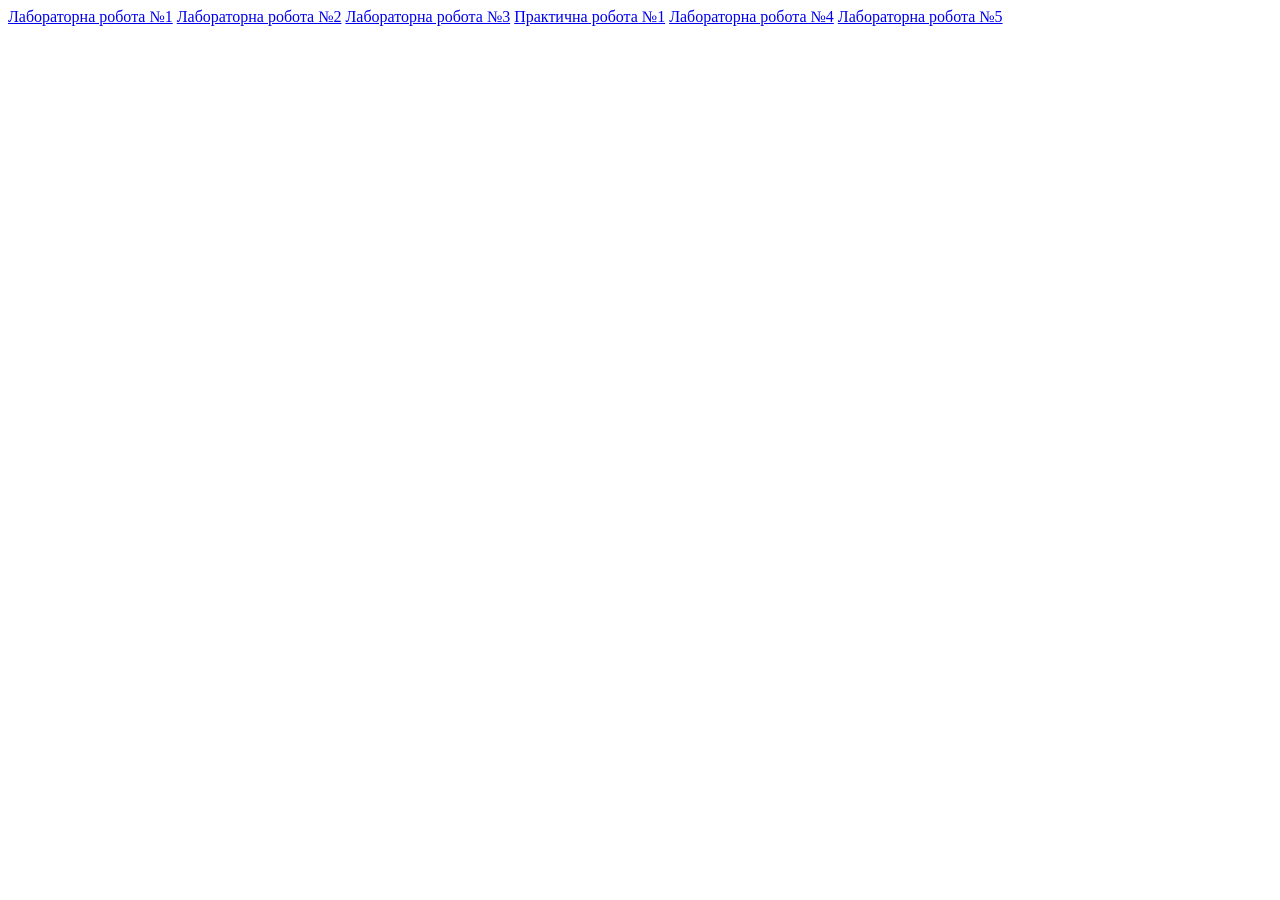
==== index.html @ f144449a "Add link to Lab 5 in index.html Added link to Lab 5 in the index.html file." ====
<!DOCTYPE html>
<html lang="ua">
<head>
    <meta charset="UTF-8">
    <meta name="viewport" content="width=device-width, initial-scale=1.0">
    <title>js lr1</title>
</head>
<body>
    <a href="lab1/index.html">Лабораторна робота №1</a>
    <a href="lab2/index.html">Лабораторна робота №2</a>
    <a href="lab3/index.html">Лабораторна робота №3</a>
    <a href="prac1/index.html">Практична робота №1</a>
    <a href="lab4/index.html">Лабораторна робота №4</a>
    <a href="lab5/index.html">Лабораторна робота №5</a>
</body>
</html>
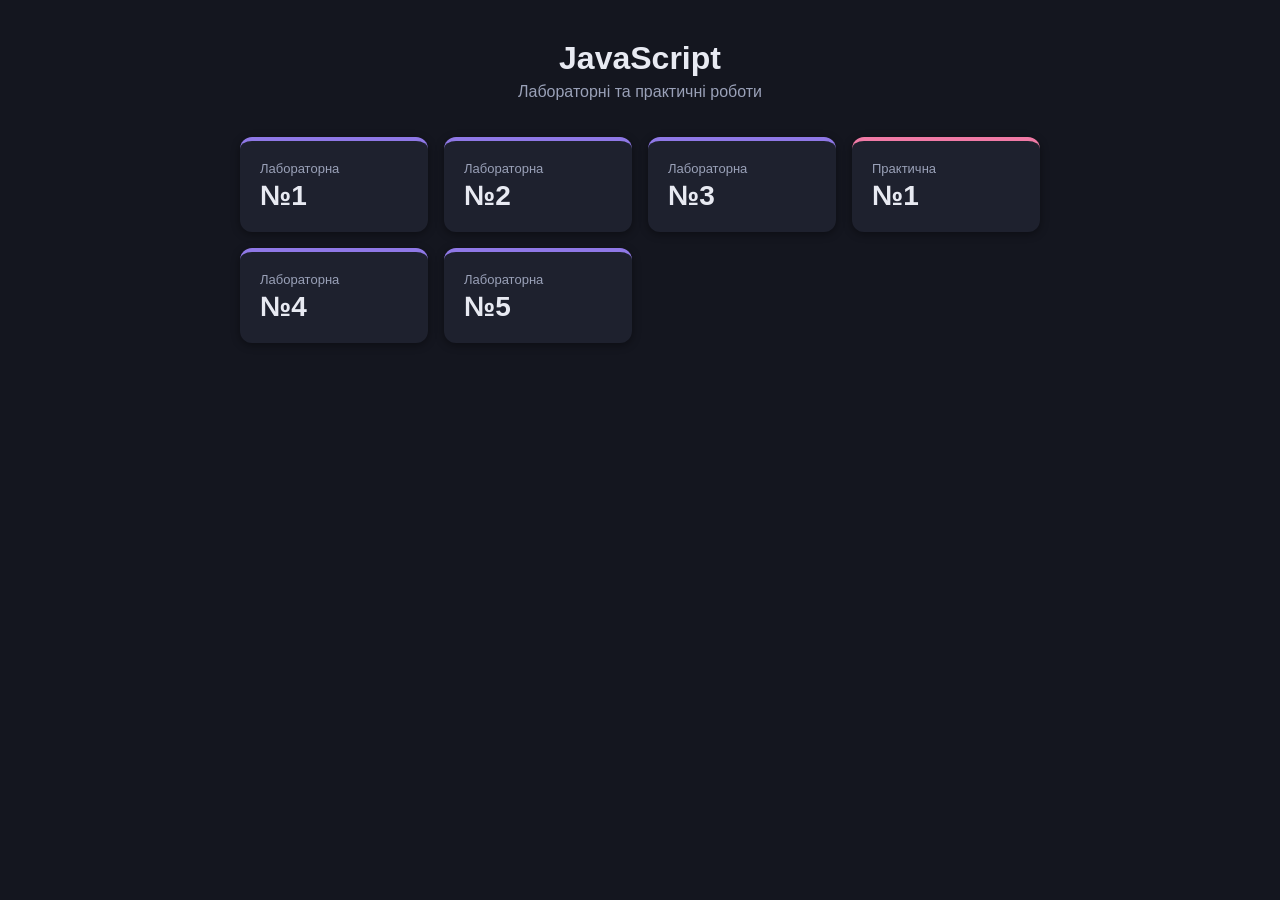
==== commit 235ad727: "Add styles for heading index.html" ====
--- a/index.html
+++ b/index.html
@@ -1,16 +1,42 @@
 <!DOCTYPE html>
-<html lang="ua">
+<html lang="uk">
 <head>
     <meta charset="UTF-8">
     <meta name="viewport" content="width=device-width, initial-scale=1.0">
-    <title>js lr1</title>
+    <title>JS: лабораторні та практичні</title>
+    <link rel="stylesheet" href="styles/style.css">
 </head>
 <body>
-    <a href="lab1/index.html">Лабораторна робота №1</a>
-    <a href="lab2/index.html">Лабораторна робота №2</a>
-    <a href="lab3/index.html">Лабораторна робота №3</a>
-    <a href="prac1/index.html">Практична робота №1</a>
-    <a href="lab4/index.html">Лабораторна робота №4</a>
-    <a href="lab5/index.html">Лабораторна робота №5</a>
+    <header class="header">
+        <h1>JavaScript</h1>
+        <p>Лабораторні та практичні роботи</p>
+    </header>
+
+    <main class="grid">
+        <a class="card" href="lab1/index.html">
+            <span class="card-tag">Лабораторна</span>
+            <span class="card-title">№1</span>
+        </a>
+        <a class="card" href="lab2/index.html">
+            <span class="card-tag">Лабораторна</span>
+            <span class="card-title">№2</span>
+        </a>
+        <a class="card" href="lab3/index.html">
+            <span class="card-tag">Лабораторна</span>
+            <span class="card-title">№3</span>
+        </a>
+        <a class="card card-prac" href="prac1/index.html">
+            <span class="card-tag">Практична</span>
+            <span class="card-title">№1</span>
+        </a>
+        <a class="card" href="lab4/index.html">
+            <span class="card-tag">Лабораторна</span>
+            <span class="card-title">№4</span>
+        </a>
+        <a class="card" href="lab5/index.html">
+            <span class="card-tag">Лабораторна</span>
+            <span class="card-title">№5</span>
+        </a>
+    </main>
 </body>
 </html>
--- a/styles/style.css
+++ b/styles/style.css
@@ -0,0 +1,82 @@
+:root {
+    --bg: #14161f;
+    --card: #1e212e;
+    --text: #e8eaf2;
+    --muted: #9aa1b8;
+    --accent: #8f78e6;
+    --accent-2: #f07aa6;
+    --shadow: 0 2px 8px rgba(0, 0, 0, 0.4);
+}
+
+* {
+  box-sizing: border-box;
+}
+
+body {
+  margin: 0;
+  padding: 40px 20px;
+  background: var(--bg);
+  color: var(--text);
+  font-family: "Segoe UI", Roboto, Verdana, sans-serif;
+}
+
+.header {
+  text-align: center;
+  margin-bottom: 36px;
+}
+
+.header h1 {
+  margin: 0 0 6px;
+  font-size: 32px;
+}
+
+.header p {
+  margin: 0;
+  color: var(--muted);
+}
+
+.grid {
+  display: grid;
+  grid-template-columns: repeat(auto-fill, minmax(180px, 1fr));
+  gap: 16px;
+  max-width: 800px;
+  margin: 0 auto;
+}
+
+.card {
+  display: flex;
+  flex-direction: column;
+  gap: 4px;
+  padding: 20px;
+  background: var(--card);
+  border-radius: 12px;
+  border-top: 4px solid var(--accent);
+  box-shadow: var(--shadow);
+  color: inherit;
+  text-decoration: none;
+  transition: transform 0.15s, box-shadow 0.15s;
+}
+
+.card:hover {
+  transform: translateY(-4px);
+  box-shadow: 0 8px 18px rgba(30, 35, 60, 0.18);
+}
+
+.card:focus-visible {
+  outline: 3px solid var(--accent);
+  outline-offset: 2px;
+}
+
+.card-prac {
+  border-top-color: var(--accent-2);
+}
+
+.card-tag {
+  font-size: 13px;
+  color: var(--muted);
+}
+
+.card-title {
+  font-size: 28px;
+  font-weight: 700;
+}
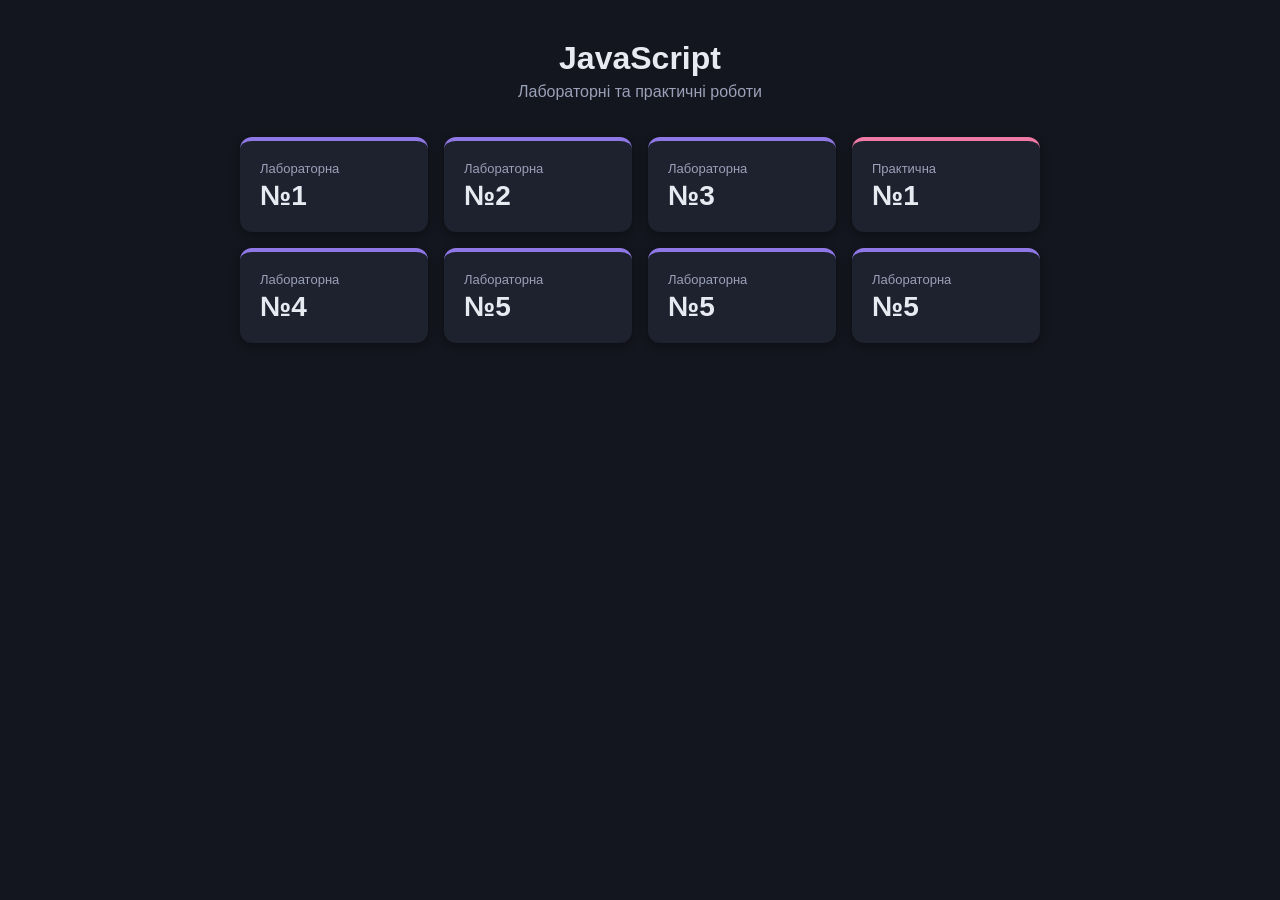
==== commit 76c954d0: "Add dirrectory of lab 6 and 7" ====
--- a/index.html
+++ b/index.html
@@ -37,6 +37,14 @@
             <span class="card-tag">Лабораторна</span>
             <span class="card-title">№5</span>
         </a>
+        <a class="card" href="lab6/index.html">
+            <span class="card-tag">Лабораторна</span>
+            <span class="card-title">№5</span>
+        </a>
+        <a class="card" href="lab7/inde.html">
+            <span class="card-tag">Лабораторна</span>
+            <span class="card-title">№5</span>
+        </a>
     </main>
 </body>
 </html>
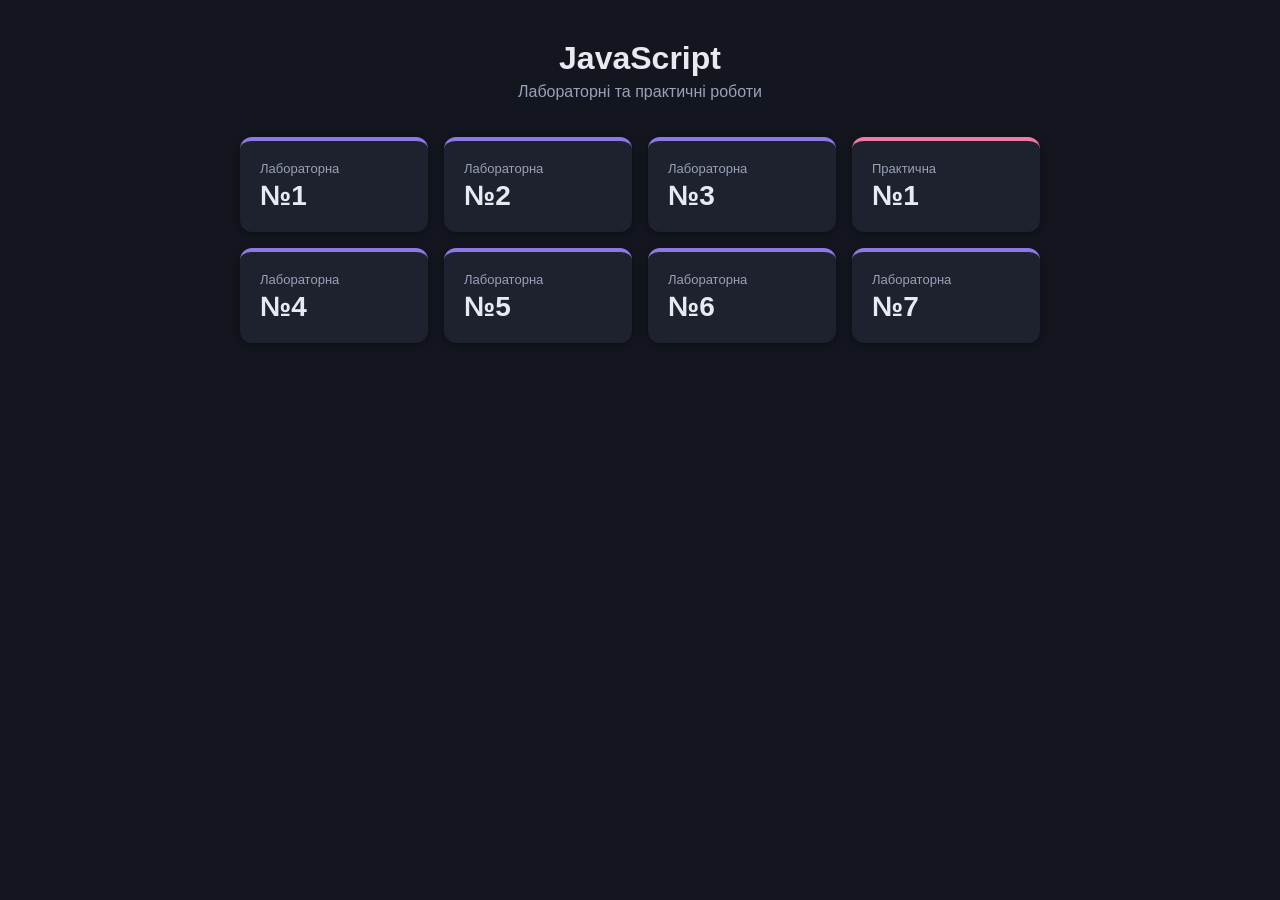
==== commit c76ad223: "Change card-titles" ====
--- a/index.html
+++ b/index.html
@@ -39,11 +39,11 @@
         </a>
         <a class="card" href="lab6/index.html">
             <span class="card-tag">Лабораторна</span>
-            <span class="card-title">№5</span>
+            <span class="card-title">№6</span>
         </a>
         <a class="card" href="lab7/inde.html">
             <span class="card-tag">Лабораторна</span>
-            <span class="card-title">№5</span>
+            <span class="card-title">№7</span>
         </a>
     </main>
 </body>
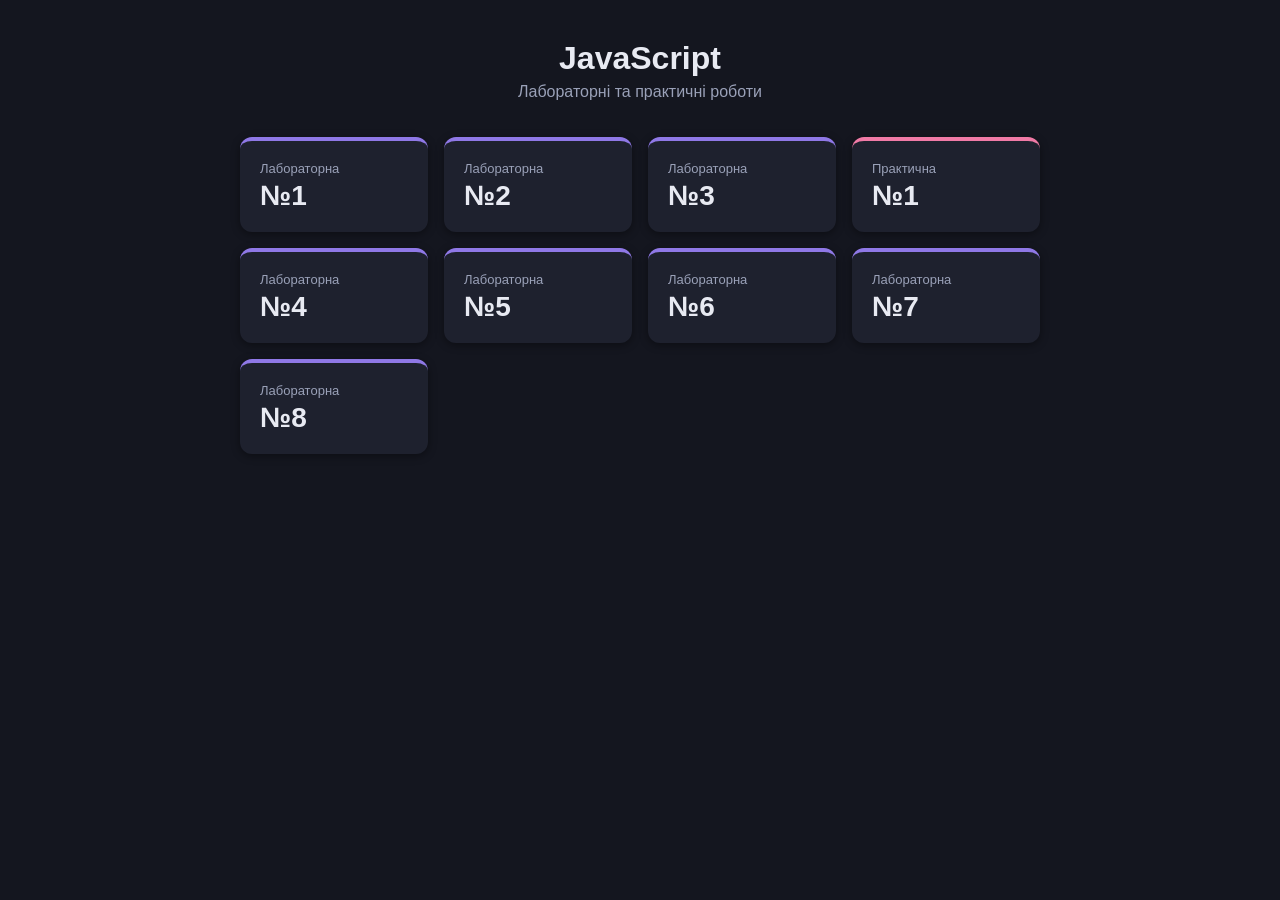
==== commit 3f08a355: "Done lab8" ====
--- a/index.html
+++ b/index.html
@@ -41,9 +41,13 @@
             <span class="card-tag">Лабораторна</span>
             <span class="card-title">№6</span>
         </a>
-        <a class="card" href="lab7/inde.html">
+        <a class="card" href="lab7/index.html">
             <span class="card-tag">Лабораторна</span>
             <span class="card-title">№7</span>
+        </a>
+        <a class="card" href="lab8/index.html">
+            <span class="card-tag">Лабораторна</span>
+            <span class="card-title">№8</span>
         </a>
     </main>
 </body>
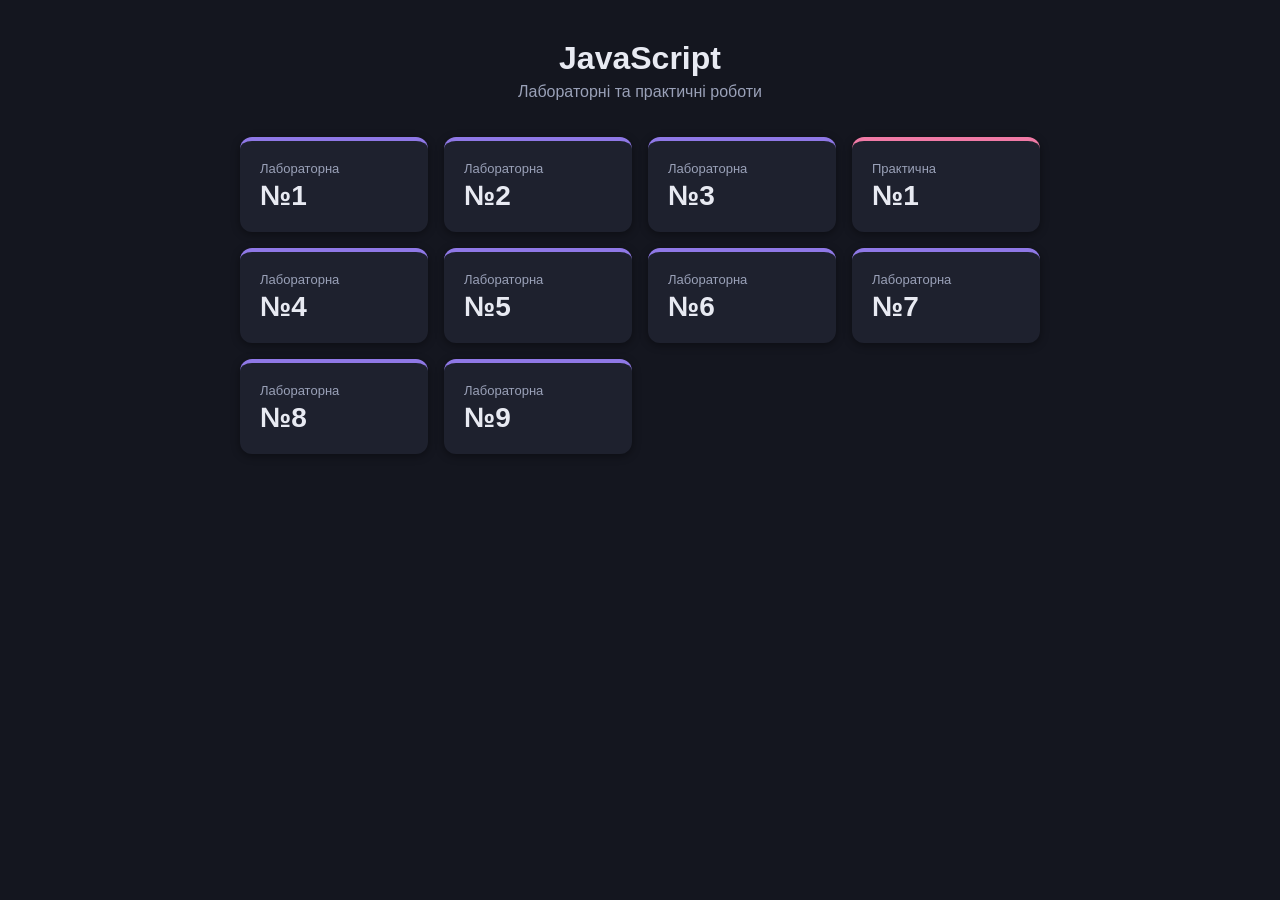
==== commit 919643da: "Add lab9" ====
--- a/index.html
+++ b/index.html
@@ -49,6 +49,10 @@
             <span class="card-tag">Лабораторна</span>
             <span class="card-title">№8</span>
         </a>
+        <a class="card" href="lab9/index.html">
+            <span class="card-tag">Лабораторна</span>
+            <span class="card-title">№9</span>
+        </a>
     </main>
 </body>
 </html>
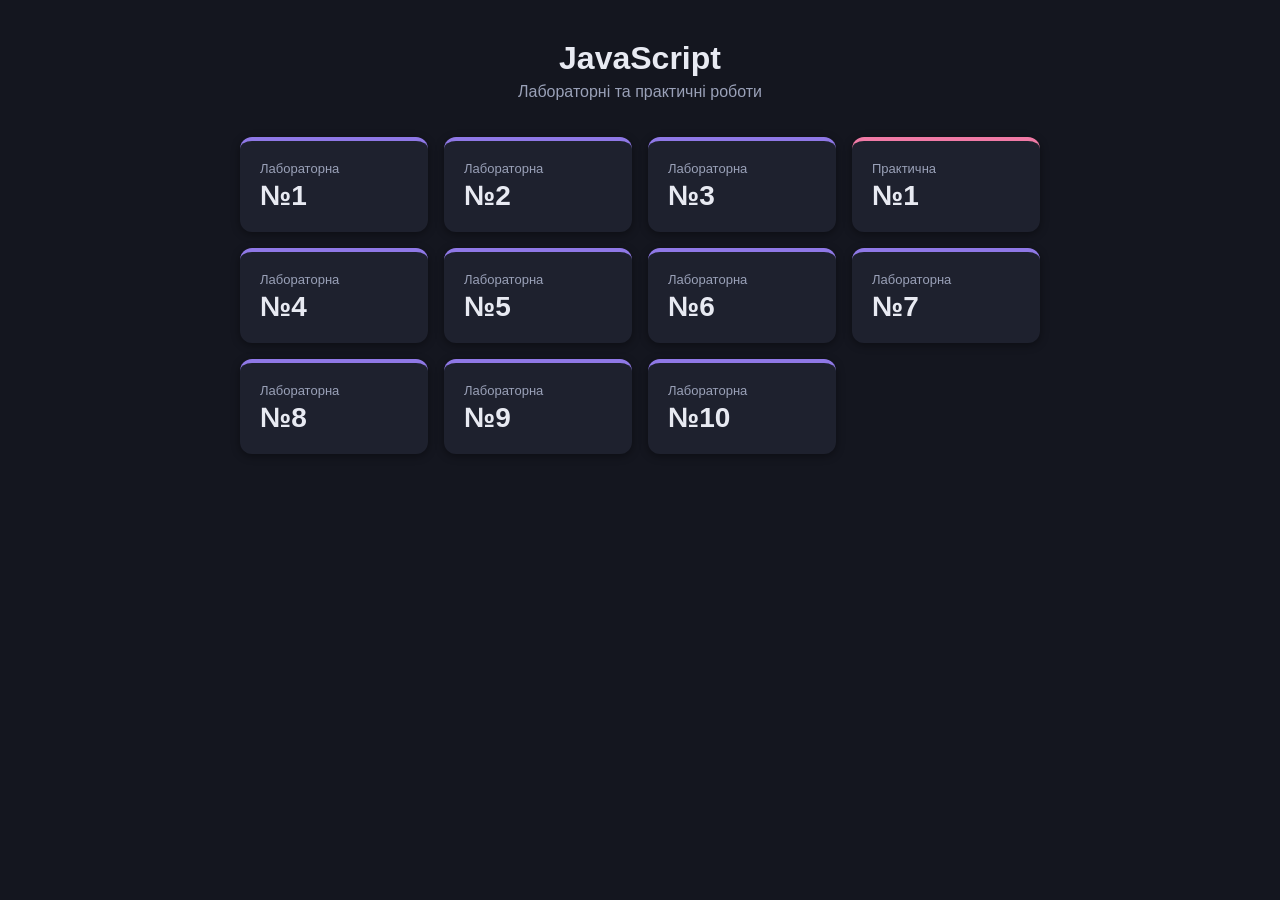
==== commit 62c0505e: "Add link for lab10 in index.html" ====
--- a/index.html
+++ b/index.html
@@ -53,6 +53,10 @@
             <span class="card-tag">Лабораторна</span>
             <span class="card-title">№9</span>
         </a>
+        <a class="card" href="lab10/index.html">
+            <span class="card-tag">Лабораторна</span>
+            <span class="card-title">№10</span>
+        </a>
     </main>
 </body>
 </html>
